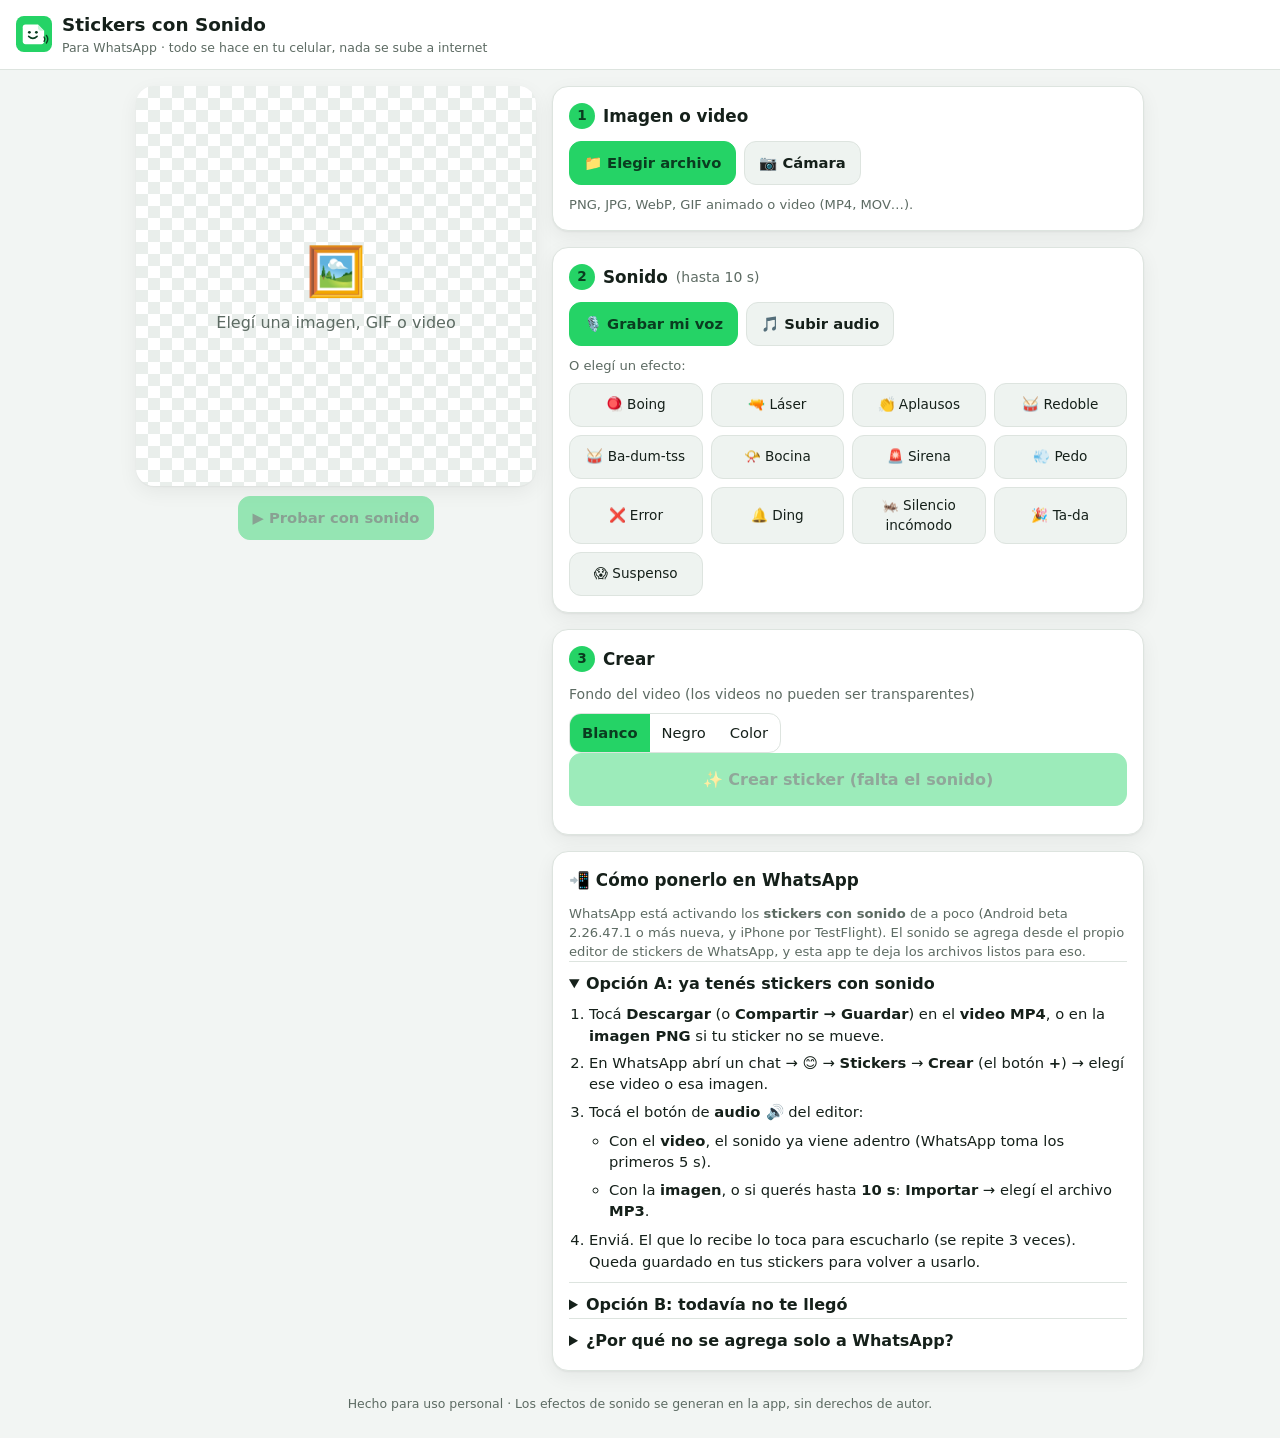
==== docs/stickers/index.html @ ee04f06d "Agregar app Stickers con Sonido para WhatsApp App web instalable (docs/stickers) que crea stickers d" ====
<!doctype html>
<html lang="es">
<head>
<meta charset="utf-8">
<meta name="viewport" content="width=device-width, initial-scale=1, viewport-fit=cover">
<title>Stickers con Sonido</title>
<meta name="description" content="Creá stickers de WhatsApp con sonido desde tu celular: imagen, GIF o video + tu voz, un audio o un efecto.">
<meta name="theme-color" content="#25d366">
<link rel="manifest" href="manifest.webmanifest">
<link rel="icon" href="icon.svg" type="image/svg+xml">
<link rel="apple-touch-icon" href="icon-192.png">
<link rel="stylesheet" href="styles.css">
</head>
<body>
<header class="top">
  <img src="icon.svg" alt="" width="36" height="36">
  <div>
    <h1>Stickers con Sonido</h1>
    <p>Para WhatsApp · todo se hace en tu celular, nada se sube a internet</p>
  </div>
  <button id="installBtn" class="ghost small" hidden>Instalar</button>
</header>

<main>
  <section class="stage">
    <div class="canvas-wrap" id="canvasWrap">
      <canvas id="preview" width="512" height="512" aria-label="Vista previa del sticker"></canvas>
      <div class="empty" id="emptyHint">
        <span>🖼️</span>
        <p>Elegí una imagen, GIF o video</p>
      </div>
      <button id="soundBadge" class="sound-badge" hidden title="Escuchar">🔊</button>
    </div>
    <div class="stage-actions">
      <button id="playBtn" class="primary" disabled>▶ Probar con sonido</button>
    </div>
    <p class="hint" id="dragHint" hidden>Arrastrá la imagen para moverla</p>
  </section>

  <div class="steps">
    <!-- PASO 1 -->
    <section class="card">
      <h2><span class="num">1</span> Imagen o video</h2>
      <div class="row wrap">
        <label class="btn primary">📁 Elegir archivo
          <input type="file" id="mediaInput" accept="image/*,video/*" hidden>
        </label>
        <label class="btn">📷 Cámara
          <input type="file" id="cameraInput" accept="image/*,video/*" capture="environment" hidden>
        </label>
      </div>
      <p class="mini" id="mediaInfo">PNG, JPG, WebP, GIF animado o video (MP4, MOV…).</p>

      <div id="mediaControls" class="controls" hidden>
        <div id="clipControls" hidden>
          <label>Desde <output id="clipStartOut">0.0 s</output>
            <input type="range" id="clipStart" min="0" max="10" step="0.1" value="0"></label>
          <label>Duración <output id="clipLenOut">3.0 s</output>
            <input type="range" id="clipLen" min="0.5" max="5" step="0.1" value="3"></label>
        </div>
        <label>Zoom <output id="zoomOut">100%</output>
          <input type="range" id="zoom" min="0.3" max="4" step="0.01" value="1"></label>
        <label>Girar <output id="rotOut">0°</output>
          <input type="range" id="rot" min="-180" max="180" step="1" value="0"></label>

        <div class="field">
          <span>Forma</span>
          <div class="seg" id="shapeSeg">
            <button data-v="free" class="on">Libre</button>
            <button data-v="rounded">Redondeada</button>
            <button data-v="circle">Círculo</button>
          </div>
        </div>

        <div class="field">
          <label class="check"><input type="checkbox" id="removeBg"> Quitar fondo liso</label>
          <label class="sub" id="tolWrap" hidden>Tolerancia <output id="tolOut">40</output>
            <input type="range" id="tol" min="5" max="120" step="1" value="40"></label>
        </div>

        <div class="field">
          <label class="check"><input type="checkbox" id="outline" checked> Borde de sticker</label>
          <div class="row sub" id="outlineWrap">
            <input type="color" id="outlineColor" value="#ffffff" aria-label="Color del borde">
            <input type="range" id="outlineW" min="2" max="24" step="1" value="10" aria-label="Grosor del borde">
          </div>
        </div>

        <div class="field">
          <span>Texto</span>
          <input type="text" id="textTop" placeholder="Texto arriba" maxlength="40">
          <input type="text" id="textBottom" placeholder="Texto abajo" maxlength="40">
          <div class="row">
            <input type="color" id="textColor" value="#ffffff" aria-label="Color del texto">
            <label class="grow">Tamaño
              <input type="range" id="textSize" min="28" max="110" step="1" value="62"></label>
          </div>
        </div>
      </div>
    </section>

    <!-- PASO 2 -->
    <section class="card">
      <h2><span class="num">2</span> Sonido <small>(hasta 10 s)</small></h2>
      <div class="row wrap">
        <button id="recBtn" class="primary">🎙️ Grabar mi voz</button>
        <label class="btn">🎵 Subir audio
          <input type="file" id="audioInput" accept="audio/*,video/*" hidden>
        </label>
        <button id="videoAudioBtn" hidden>🎬 Usar sonido del video</button>
      </div>
      <p class="mini" id="audioInfo">O elegí un efecto:</p>
      <div class="fx-grid" id="fxGrid"></div>

      <div id="audioControls" class="controls" hidden>
        <canvas id="wave" class="wave" aria-label="Forma de onda"></canvas>
        <label>Empieza en <output id="aStartOut">0.0 s</output>
          <input type="range" id="aStart" min="0" max="10" step="0.05" value="0"></label>
        <label>Duración <output id="aLenOut">3.0 s</output>
          <input type="range" id="aLen" min="0.3" max="10" step="0.05" value="3"></label>
        <label>Volumen <output id="volOut">100%</output>
          <input type="range" id="vol" min="0" max="2" step="0.05" value="1"></label>
        <div class="field">
          <span>Efecto de voz</span>
          <div class="chips" id="voiceChips"></div>
        </div>
        <div class="row wrap">
          <label class="check"><input type="checkbox" id="normalize" checked> Subir volumen automático</label>
          <label class="check"><input type="checkbox" id="fade" checked> Suavizar inicio y final</label>
        </div>
        <button id="listenBtn">▶ Escuchar solo el audio</button>
      </div>
    </section>

    <!-- PASO 3 -->
    <section class="card">
      <h2><span class="num">3</span> Crear</h2>
      <div class="field">
        <span>Fondo del video (los videos no pueden ser transparentes)</span>
        <div class="row">
          <div class="seg" id="bgSeg">
            <button data-v="#ffffff" class="on">Blanco</button>
            <button data-v="#111111">Negro</button>
            <button data-v="custom">Color</button>
          </div>
          <input type="color" id="bgColor" value="#25d366" aria-label="Color de fondo" hidden>
        </div>
      </div>
      <button id="createBtn" class="primary big" disabled>✨ Crear sticker con sonido</button>
      <div id="progress" class="progress" hidden><div></div><span></span></div>
      <div id="results" class="results"></div>
      <div id="comboWrap" hidden>
        <button id="comboBtn" class="big">📤 Enviar sticker + audio juntos</button>
        <p class="mini">Para cuando a vos o a tu amigo todavía no les llegó la función: el sticker sale como sticker y el audio justo abajo.</p>
      </div>
    </section>

    <section class="card guide" id="guide">
      <h2>📲 Cómo ponerlo en WhatsApp</h2>
      <p class="mini">WhatsApp está activando los <b>stickers con sonido</b> de a poco (Android beta 2.26.47.1 o más nueva, y iPhone por TestFlight). El sonido se agrega desde el propio editor de stickers de WhatsApp, y esta app te deja los archivos listos para eso.</p>
      <details open>
        <summary>Opción A: ya tenés stickers con sonido</summary>
        <ol>
          <li>Tocá <b>Descargar</b> (o <b>Compartir → Guardar</b>) en el <b>video MP4</b>, o en la <b>imagen PNG</b> si tu sticker no se mueve.</li>
          <li>En WhatsApp abrí un chat → 😊 → <b>Stickers</b> → <b>Crear</b> (el botón <b>+</b>) → elegí ese video o esa imagen.</li>
          <li>Tocá el botón de <b>audio 🔊</b> del editor:
            <ul>
              <li>Con el <b>video</b>, el sonido ya viene adentro (WhatsApp toma los primeros 5 s).</li>
              <li>Con la <b>imagen</b>, o si querés hasta <b>10 s</b>: <b>Importar</b> → elegí el archivo <b>MP3</b>.</li>
            </ul>
          </li>
          <li>Enviá. El que lo recibe lo toca para escucharlo (se repite 3 veces). Queda guardado en tus stickers para volver a usarlo.</li>
        </ol>
      </details>
      <details>
        <summary>Opción B: todavía no te llegó</summary>
        <ul>
          <li><b>Enviar sticker + audio juntos</b>: el WebP llega como sticker (en Android) y el MP3 abajo, listo para reproducir.</li>
          <li>O mandá el <b>video MP4</b>: se ve el sticker en movimiento y se escucha el sonido.</li>
          <li>Para recibir la función antes: Play Store → WhatsApp → <b>Unirte al programa beta</b> (si hay lugares), o en iPhone, TestFlight.</li>
        </ul>
      </details>
      <details>
        <summary>¿Por qué no se agrega solo a WhatsApp?</summary>
        <p class="mini">WhatsApp no publicó el formato de los stickers con sonido ni dejó que otras apps los carguen. Lo que sí deja es crearlos en su editor con tu video o imagen y tu audio, que es justo lo que te da esta app, cortado al tamaño exacto (512×512, video de 5 s como máximo y audio de 10 s como máximo).</p>
      </details>
    </section>
  </div>
</main>

<footer class="foot">Hecho para uso personal · Los efectos de sonido se generan en la app, sin derechos de autor.</footer>

<script src="vendor/lame.min.js"></script>
<script type="module" src="app.js"></script>
</body>
</html>
---- docs/stickers/styles.css ----
:root {
  --bg: #f2f5f3;
  --card: #ffffff;
  --text: #15201a;
  --muted: #5d6b63;
  --line: #dde4df;
  --accent: #25d366;
  --accent-ink: #0a3d20;
  --accent-strong: #128c4a;
  --chip: #eef3f0;
  --shadow: 0 1px 2px rgb(0 0 0 / .05), 0 6px 20px rgb(0 0 0 / .06);
  --check-a: #e9eeeb;
  --check-b: #ffffff;
  color-scheme: light;
}
@media (prefers-color-scheme: dark) {
  :root:not([data-theme="light"]) {
    --bg: #0e1411; --card: #17201b; --text: #e7efe9; --muted: #98a89f; --line: #26322b;
    --accent-strong: #3ee07f; --chip: #1f2a24; --check-a: #222c26; --check-b: #19221d;
    --shadow: 0 1px 2px rgb(0 0 0 / .3); color-scheme: dark;
  }
}
:root[data-theme="dark"] {
  --bg: #0e1411; --card: #17201b; --text: #e7efe9; --muted: #98a89f; --line: #26322b;
  --accent-strong: #3ee07f; --chip: #1f2a24; --check-a: #222c26; --check-b: #19221d;
  --shadow: 0 1px 2px rgb(0 0 0 / .3); color-scheme: dark;
}

* { box-sizing: border-box; }
[hidden] { display: none !important; }
html { -webkit-text-size-adjust: 100%; }
body {
  margin: 0; background: var(--bg); color: var(--text);
  font: 16px/1.45 system-ui, -apple-system, "Segoe UI", Roboto, sans-serif;
  padding-bottom: env(safe-area-inset-bottom);
}
h1 { font-size: 1.15rem; margin: 0; }
h2 { font-size: 1.05rem; margin: 0 0 12px; display: flex; align-items: center; gap: 8px; }
h2 small { color: var(--muted); font-weight: 500; }
.num {
  display: inline-grid; place-items: center; width: 26px; height: 26px; border-radius: 50%;
  background: var(--accent); color: var(--accent-ink); font-size: .85rem; font-weight: 800;
}

.top {
  display: flex; align-items: center; gap: 10px; padding: 12px 16px;
  padding-top: max(12px, env(safe-area-inset-top));
  background: var(--card); border-bottom: 1px solid var(--line);
}
.top p { margin: 0; font-size: .78rem; color: var(--muted); }
.top > div { flex: 1; min-width: 0; }

main {
  max-width: 1040px; margin: 0 auto; padding: 16px;
  display: grid; gap: 16px; grid-template-columns: 1fr;
}
@media (min-width: 860px) {
  main { grid-template-columns: 400px 1fr; align-items: start; }
  .stage { position: sticky; top: 16px; }
}

.stage { display: grid; gap: 10px; }
.canvas-wrap {
  position: relative; width: 100%; max-width: 400px; margin: 0 auto; aspect-ratio: 1;
  border-radius: 18px; overflow: hidden; box-shadow: var(--shadow);
  background-color: var(--check-b);
  background-image:
    linear-gradient(45deg, var(--check-a) 25%, transparent 25%, transparent 75%, var(--check-a) 75%),
    linear-gradient(45deg, var(--check-a) 25%, transparent 25%, transparent 75%, var(--check-a) 75%);
  background-size: 24px 24px; background-position: 0 0, 12px 12px;
  touch-action: none;
}
.canvas-wrap canvas { width: 100%; height: 100%; display: block; cursor: grab; }
.empty {
  position: absolute; inset: 0; display: grid; place-content: center; text-align: center;
  color: var(--muted); pointer-events: none;
}
.empty span { font-size: 3rem; }
.empty p { margin: 4px 0 0; }
.sound-badge {
  position: absolute; right: 10px; bottom: 10px; width: 44px; height: 44px; border-radius: 50%;
  padding: 0; font-size: 1.2rem; background: rgb(0 0 0 / .55); color: #fff; border: 0;
}
.stage-actions { display: flex; justify-content: center; }
.hint { text-align: center; margin: 0; font-size: .8rem; color: var(--muted); }

.steps { display: grid; gap: 16px; min-width: 0; }
.card {
  background: var(--card); border: 1px solid var(--line); border-radius: 16px;
  padding: 16px; box-shadow: var(--shadow); min-width: 0;
}
.controls { display: grid; gap: 12px; margin-top: 14px; }
.controls label, .field > span { display: grid; gap: 4px; font-size: .88rem; color: var(--muted); }
.controls output { color: var(--text); font-variant-numeric: tabular-nums; font-weight: 600; }
.controls > label { grid-template-columns: 1fr auto; }
.controls > label input[type=range] { grid-column: 1 / -1; }
#clipControls { display: grid; gap: 12px; }
#clipControls label { grid-template-columns: 1fr auto; }
#clipControls input { grid-column: 1 / -1; }
.field { display: grid; gap: 8px; }
.sub { margin-left: 28px; }
.check { display: flex !important; align-items: center; gap: 8px; color: var(--text) !important; font-size: .92rem !important; }
.check input { width: 20px; height: 20px; accent-color: var(--accent-strong); }
.row { display: flex; gap: 8px; align-items: center; }
.row.wrap { flex-wrap: wrap; }
.grow { flex: 1; }
.mini { font-size: .82rem; color: var(--muted); margin: 10px 0 0; }

input[type=range] { width: 100%; accent-color: var(--accent-strong); height: 28px; }
input[type=text] {
  width: 100%; font: inherit; padding: 10px 12px; border-radius: 10px;
  border: 1px solid var(--line); background: var(--bg); color: var(--text);
}
input[type=color] { width: 44px; height: 36px; padding: 2px; border: 1px solid var(--line); border-radius: 8px; background: var(--bg); }

button, .btn {
  font: inherit; font-weight: 600; font-size: .92rem; border-radius: 12px; padding: 10px 14px;
  border: 1px solid var(--line); background: var(--chip); color: var(--text); cursor: pointer;
  display: inline-flex; align-items: center; justify-content: center; gap: 6px; min-height: 44px;
  -webkit-tap-highlight-color: transparent;
}
button:disabled { opacity: .45; cursor: default; }
button.primary, .btn.primary { background: var(--accent); border-color: var(--accent); color: var(--accent-ink); }
button.big { width: 100%; padding: 14px; font-size: 1rem; }
button.small { min-height: 36px; padding: 6px 12px; font-size: .85rem; }
button.ghost { background: transparent; }
button.rec { background: #e53935; border-color: #e53935; color: #fff; animation: pulse 1.2s infinite; }
@keyframes pulse { 50% { opacity: .75; } }

.seg { display: inline-flex; border: 1px solid var(--line); border-radius: 12px; overflow: hidden; }
.seg button { border: 0; border-radius: 0; background: transparent; min-height: 38px; padding: 6px 12px; font-weight: 500; }
.seg button.on { background: var(--accent); color: var(--accent-ink); font-weight: 700; }

.fx-grid { display: grid; grid-template-columns: repeat(auto-fill, minmax(118px, 1fr)); gap: 8px; margin-top: 8px; }
.fx-grid button { font-weight: 500; font-size: .85rem; padding: 8px; }
.fx-grid button.on, .chips button.on { background: var(--accent); border-color: var(--accent); color: var(--accent-ink); }
.chips { display: flex; flex-wrap: wrap; gap: 6px; }
.chips button { min-height: 36px; padding: 6px 10px; font-weight: 500; font-size: .85rem; border-radius: 999px; }

.wave { width: 100%; height: 72px; border-radius: 10px; background: var(--bg); border: 1px solid var(--line); touch-action: none; }

.progress { margin-top: 12px; position: relative; height: 30px; border-radius: 10px; background: var(--chip); overflow: hidden; }
.progress div { position: absolute; inset: 0 auto 0 0; width: 0; background: var(--accent); transition: width .2s; }
.progress span { position: relative; display: block; text-align: center; line-height: 30px; font-size: .82rem; font-weight: 600; }

.results { display: grid; gap: 10px; margin-top: 12px; }
.result {
  display: grid; grid-template-columns: 72px 1fr; gap: 12px; align-items: center;
  border: 1px solid var(--line); border-radius: 14px; padding: 10px;
}
.result .thumb {
  width: 72px; height: 72px; border-radius: 10px; overflow: hidden; display: grid; place-items: center;
  background: var(--chip); font-size: 1.8rem;
}
.result .thumb img, .result .thumb video { width: 100%; height: 100%; object-fit: contain; }
.result h3 { margin: 0; font-size: .95rem; }
.result p { margin: 2px 0 8px; font-size: .78rem; color: var(--muted); }
.result .acts { display: flex; gap: 6px; flex-wrap: wrap; }
.result .acts button, .result .acts a { min-height: 36px; padding: 6px 12px; font-size: .85rem; }
.result .acts a { text-decoration: none; }
.result.star { border-color: var(--accent); }
#comboWrap { margin-top: 12px; }

.guide ol, .guide ul { padding-left: 20px; margin: 8px 0; }
.guide li { margin: 6px 0; font-size: .92rem; }
.guide details { border-top: 1px solid var(--line); padding: 10px 0 2px; }
.guide summary { cursor: pointer; font-weight: 700; }

.toast {
  position: fixed; left: 50%; bottom: max(20px, env(safe-area-inset-bottom)); transform: translateX(-50%);
  background: #15201a; color: #fff; padding: 10px 16px; border-radius: 12px; font-size: .9rem;
  max-width: calc(100% - 32px); box-shadow: 0 6px 24px rgb(0 0 0 / .25); z-index: 10;
}
.foot { text-align: center; font-size: .78rem; color: var(--muted); padding: 8px 16px 24px; }
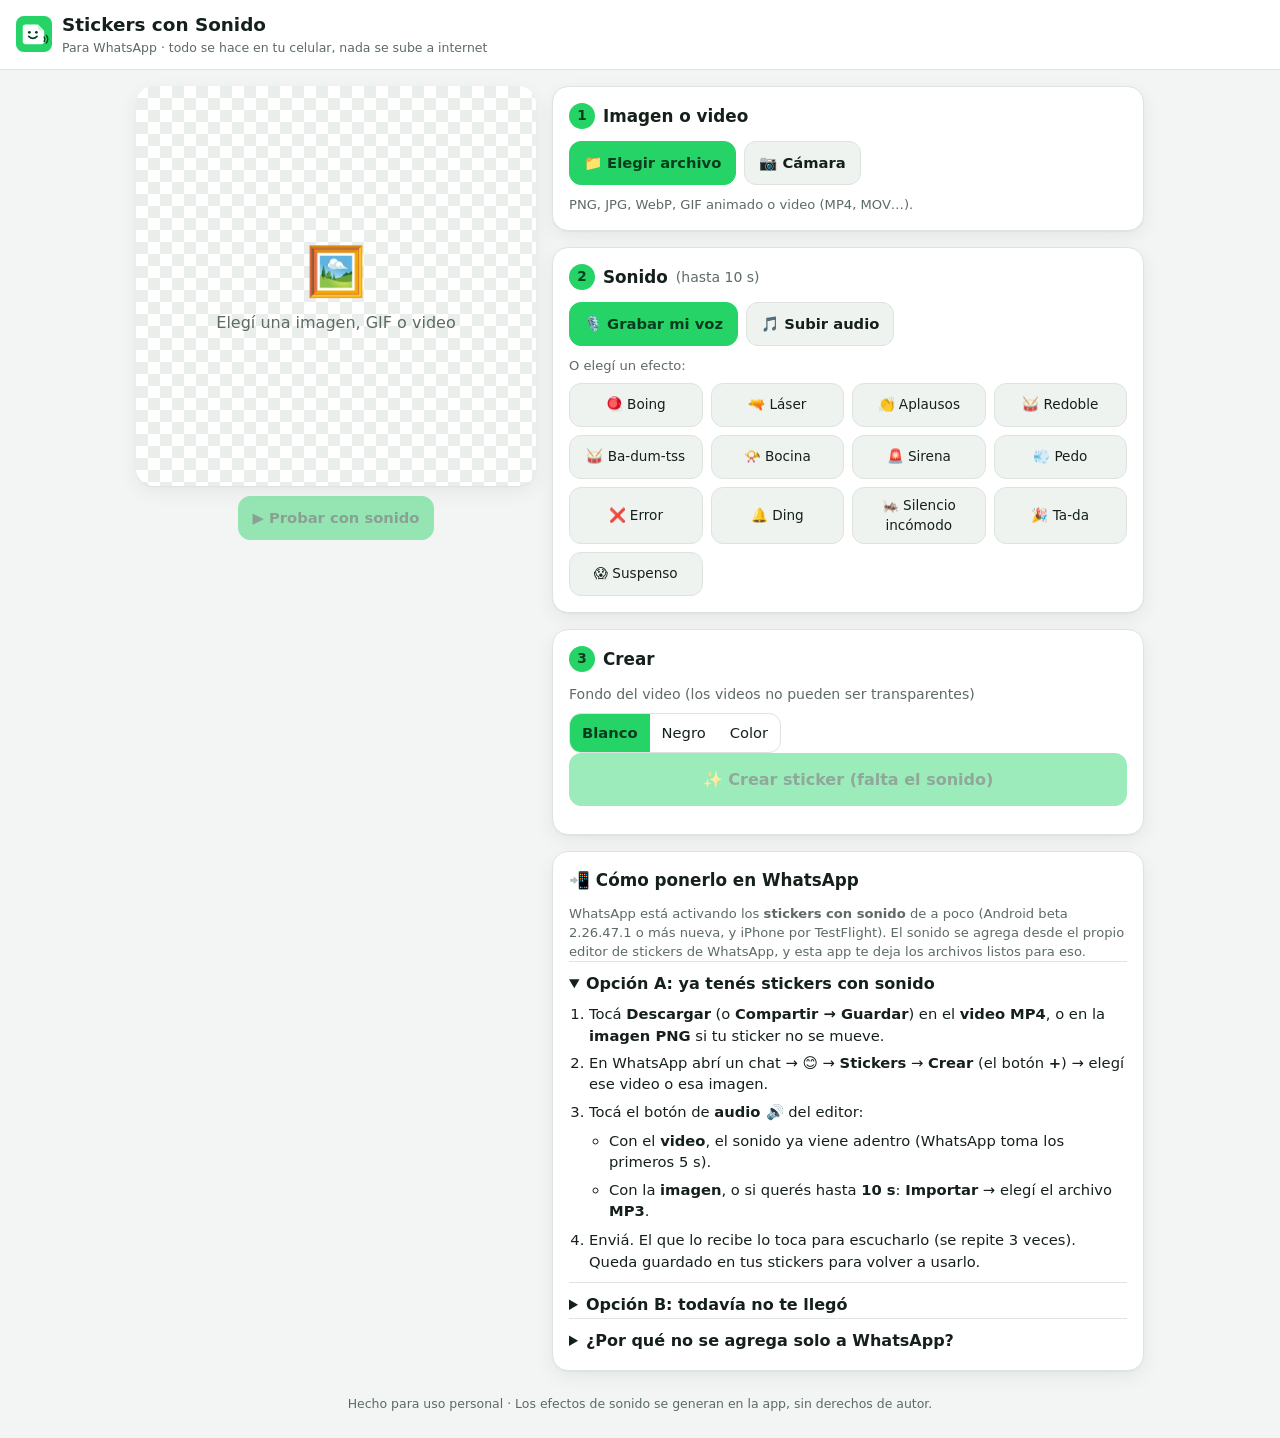
==== commit 94138600: "Stickers: soporte para videos de iPhone en Safari - Botón "Tocá para cargar el video" cuando Safari " ====
--- a/docs/stickers/index.html
+++ b/docs/stickers/index.html
@@ -30,6 +30,7 @@
         <p>Elegí una imagen, GIF o video</p>
       </div>
       <button id="soundBadge" class="sound-badge" hidden title="Escuchar">🔊</button>
+      <button id="tapLoad" class="primary tap-load" hidden>▶ Tocá para cargar el video</button>
     </div>
     <div class="stage-actions">
       <button id="playBtn" class="primary" disabled>▶ Probar con sonido</button>
--- a/docs/stickers/styles.css
+++ b/docs/stickers/styles.css
@@ -81,6 +81,7 @@
   position: absolute; right: 10px; bottom: 10px; width: 44px; height: 44px; border-radius: 50%;
   padding: 0; font-size: 1.2rem; background: rgb(0 0 0 / .55); color: #fff; border: 0;
 }
+.tap-load { position: absolute; left: 50%; top: 50%; transform: translate(-50%, -50%); box-shadow: 0 6px 24px rgb(0 0 0 / .25); }
 .stage-actions { display: flex; justify-content: center; }
 .hint { text-align: center; margin: 0; font-size: .8rem; color: var(--muted); }
 
